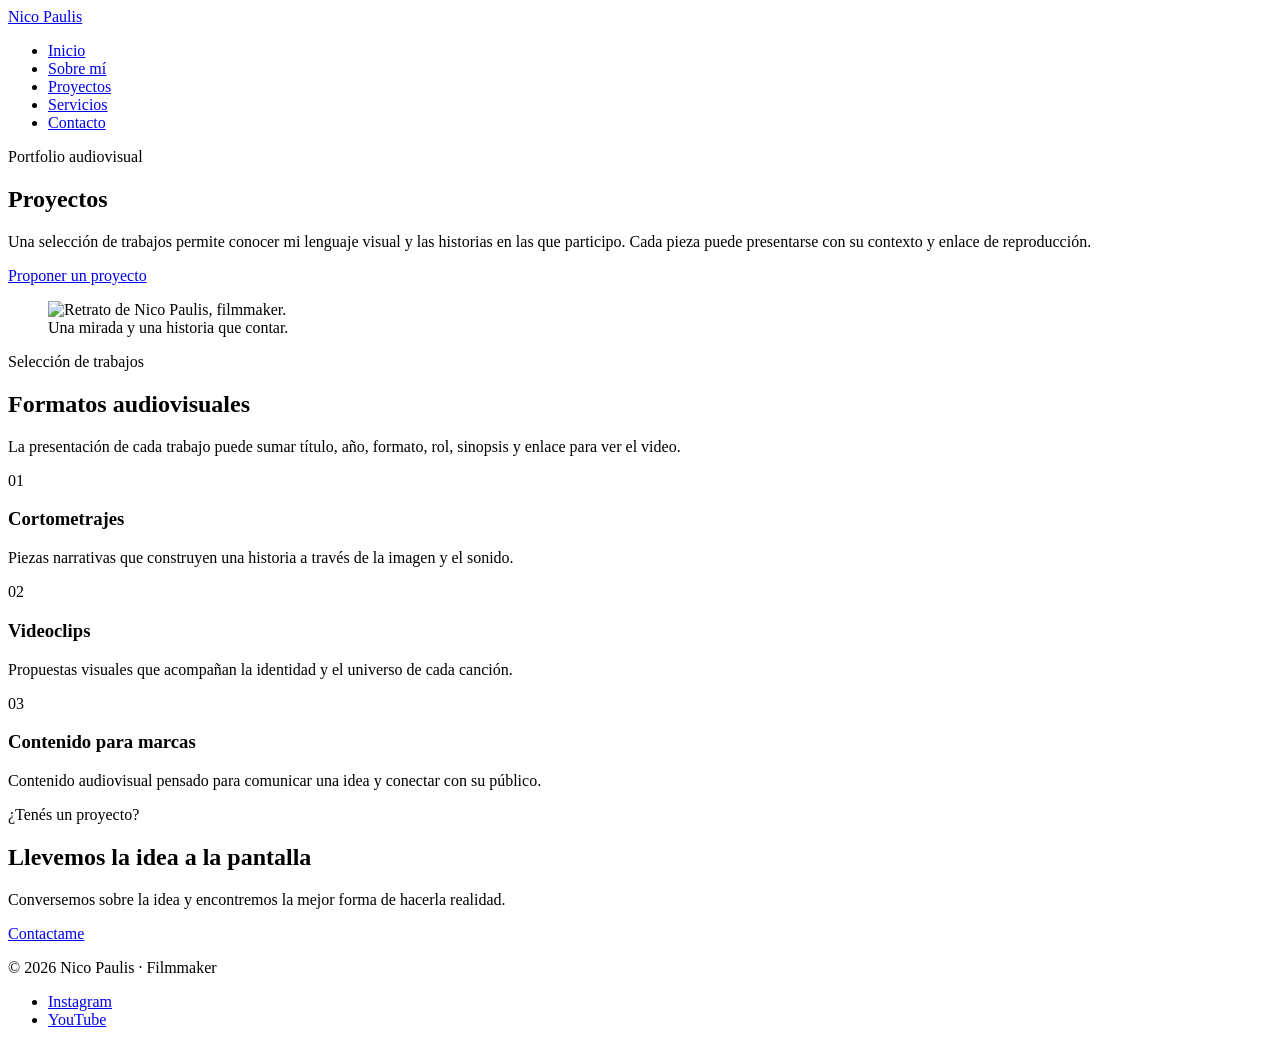
==== pages/proyectos.html @ 95b67a5c "Add portfolio pages" ====
<!DOCTYPE html>
<html lang="es">
<head>
  <meta charset="UTF-8">
  <meta name="viewport" content="width=device-width, initial-scale=1.0">
  <meta name="description" content="Selección y presentación de proyectos audiovisuales de Nico Paulis.">
  <title>Proyectos | Nico Paulis</title>
  <link rel="preconnect" href="https://fonts.googleapis.com">
  <link rel="preconnect" href="https://fonts.gstatic.com" crossorigin>
  <link href="https://fonts.googleapis.com/css2?family=DM+Sans:wght@400;500;600;700&family=Playfair+Display:wght@500;600;700&display=swap" rel="stylesheet">
  <link rel="stylesheet" href="../styles/styles.css">
</head>
<body class="projects-page">
  <header class="site-header">
    <div class="container header-inner">
      <a class="brand" href="../index.html" aria-label="Nico Paulis, inicio">Nico Paulis</a>
      <nav class="site-nav" aria-label="Navegación principal">
        <ul>
          <li><a href="../index.html">Inicio</a></li>
          <li><a href="sobre-mi.html">Sobre mí</a></li>
          <li><a href="proyectos.html" aria-current="page">Proyectos</a></li>
          <li><a href="servicios.html">Servicios</a></li>
          <li><a href="contacto.html">Contacto</a></li>
        </ul>
      </nav>
    </div>
  </header>

  <main class="page-shell">
    <section class="page-hero" aria-labelledby="titulo-principal">
      <div class="hero-copy">
        <p class="eyebrow">Portfolio audiovisual</p>
        <h1 id="titulo-principal">Proyectos</h1>
        <p class="lead">Una selección de trabajos permite conocer mi lenguaje visual y las historias en las que participo. Cada pieza puede presentarse con su contexto y enlace de reproducción.</p>
        <div class="hero-actions">
          <a class="button" href="contacto.html">Proponer un proyecto</a>
        </div>
      </div>
      <figure class="hero-media">
        <img src="../assets/nico-paulis.jpg" alt="Retrato de Nico Paulis, filmmaker.">
        <figcaption>Una mirada y una historia que contar.</figcaption>
      </figure>
    </section>

    <section class="content-section" aria-labelledby="titulo-seleccion">
      <div class="section-intro">
        <p class="eyebrow">Selección de trabajos</p>
        <h2 id="titulo-seleccion">Formatos audiovisuales</h2>
        <p>La presentación de cada trabajo puede sumar título, año, formato, rol, sinopsis y enlace para ver el video.</p>
      </div>
      <div class="card-grid">
        <article class="card">
          <span class="card-number">01</span>
          <h3>Cortometrajes</h3>
          <p>Piezas narrativas que construyen una historia a través de la imagen y el sonido.</p>
        </article>
        <article class="card">
          <span class="card-number">02</span>
          <h3>Videoclips</h3>
          <p>Propuestas visuales que acompañan la identidad y el universo de cada canción.</p>
        </article>
        <article class="card">
          <span class="card-number">03</span>
          <h3>Contenido para marcas</h3>
          <p>Contenido audiovisual pensado para comunicar una idea y conectar con su público.</p>
        </article>
      </div>
    </section>

    <section class="content-section" aria-labelledby="titulo-colaboracion">
      <div class="section-intro">
        <p class="eyebrow">¿Tenés un proyecto?</p>
        <h2 id="titulo-colaboracion">Llevemos la idea a la pantalla</h2>
        <p>Conversemos sobre la idea y encontremos la mejor forma de hacerla realidad.</p>
        <a class="text-link" href="contacto.html">Contactame</a>
      </div>
    </section>
  </main>

  <footer class="site-footer">
    <div class="container footer-inner">
      <p>© 2026 Nico Paulis · Filmmaker</p>
      <nav class="footer-nav" aria-label="Redes sociales">
        <ul>
          <li><a href="https://www.instagram.com/nicopaulisfoto/">Instagram</a></li>
          <li><a href="https://www.youtube.com/">YouTube</a></li>
        </ul>
      </nav>
    </div>
  </footer>
</body>
</html>
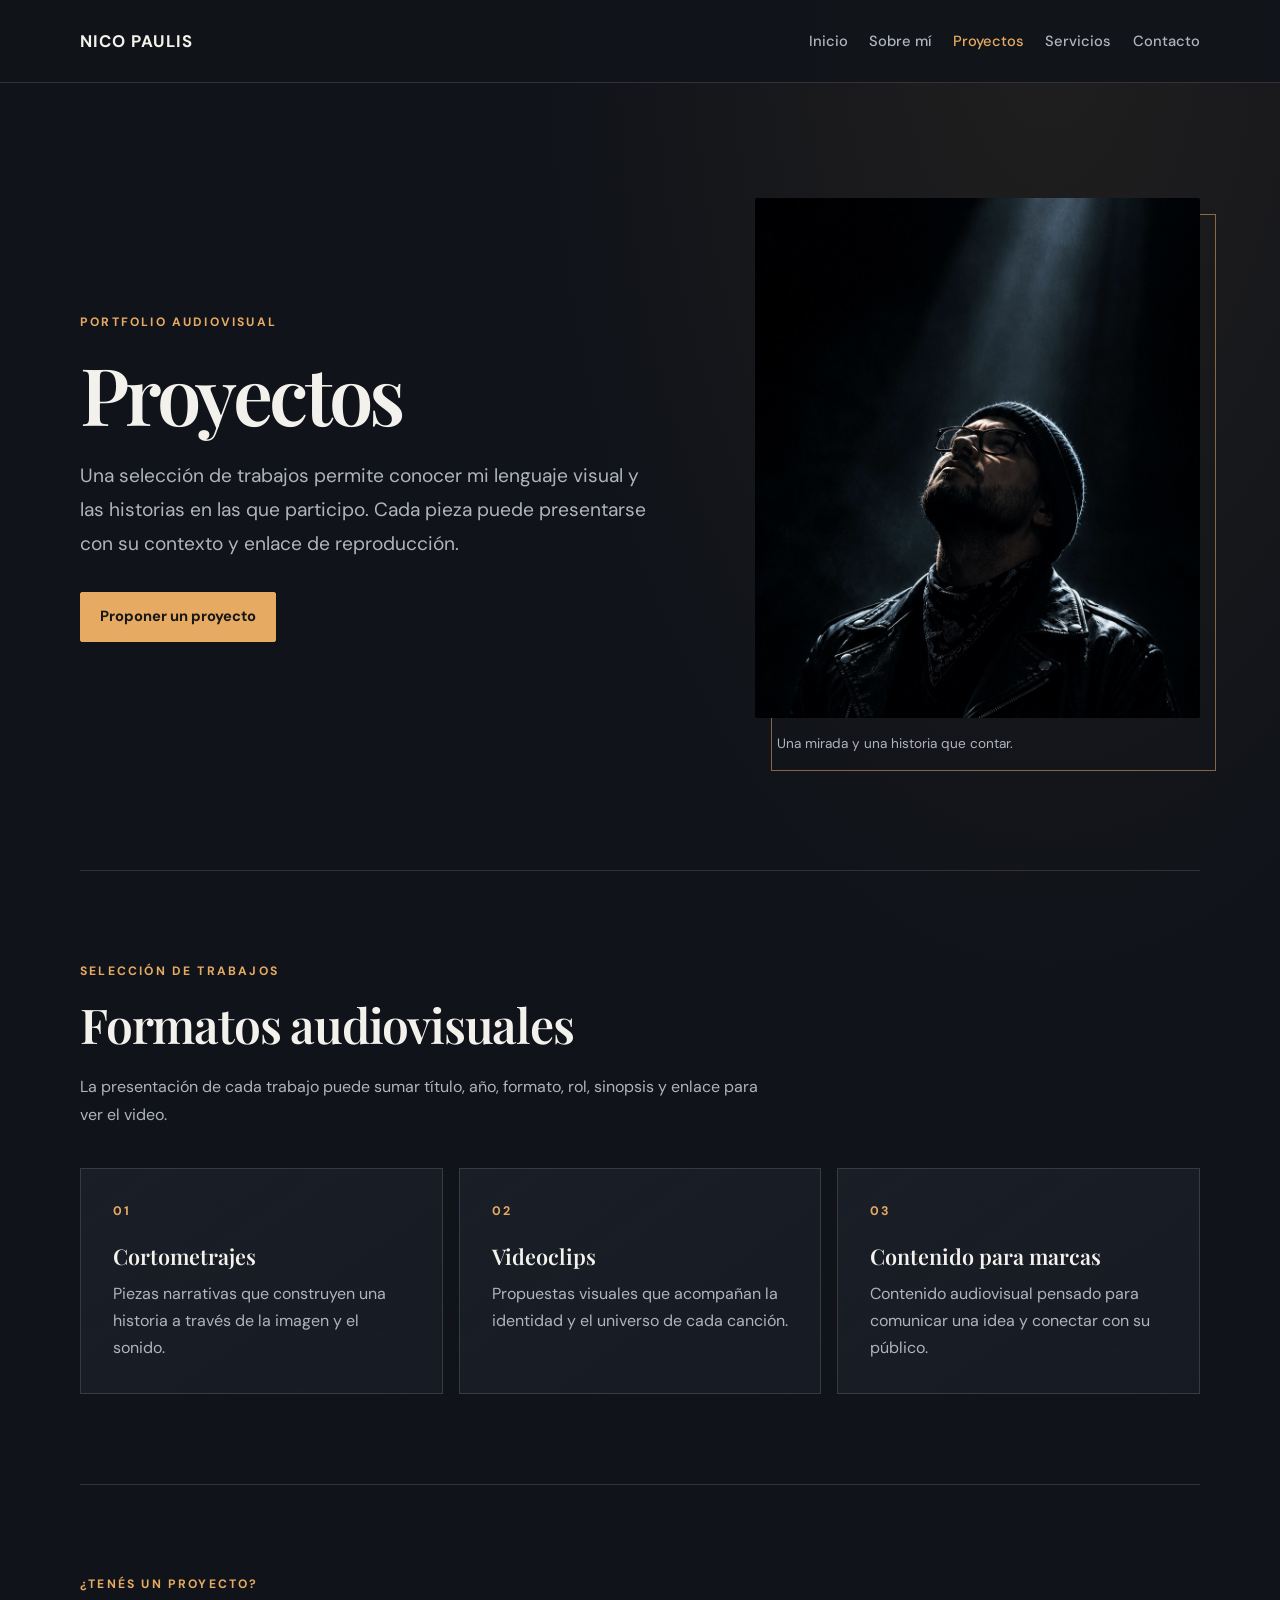
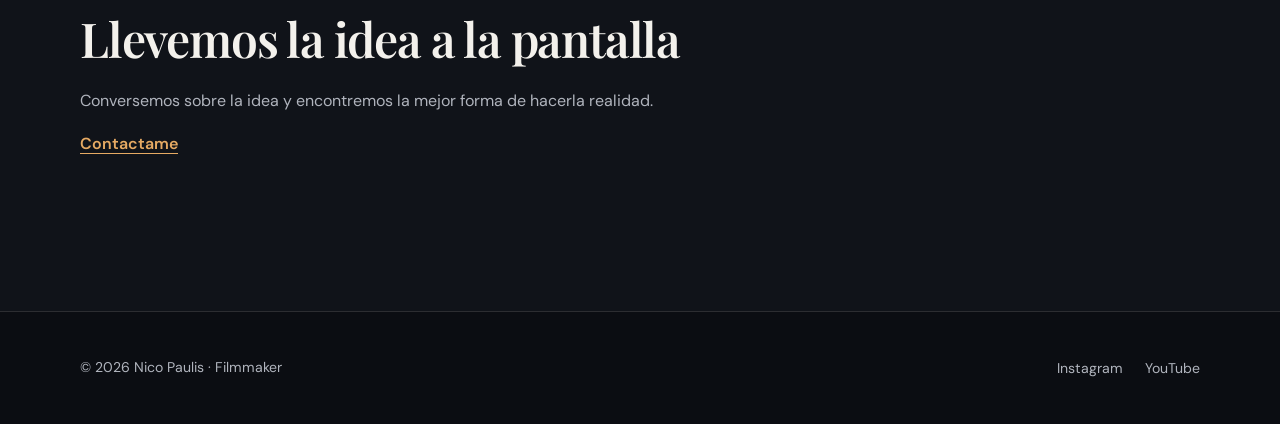
==== commit 8bc8fe96: "Add responsive grid layout to projects" ====
--- a/pages/proyectos.html
+++ b/pages/proyectos.html
@@ -42,24 +42,24 @@
       </figure>
     </section>
 
-    <section class="content-section" aria-labelledby="titulo-seleccion">
-      <div class="section-intro">
+    <section class="content-section project-types" aria-labelledby="titulo-seleccion">
+      <div class="section-intro project-types__intro">
         <p class="eyebrow">Selección de trabajos</p>
         <h2 id="titulo-seleccion">Formatos audiovisuales</h2>
         <p>La presentación de cada trabajo puede sumar título, año, formato, rol, sinopsis y enlace para ver el video.</p>
       </div>
-      <div class="card-grid">
-        <article class="card">
+      <div class="card-grid project-types__cards">
+        <article class="card project-type-card--cortometrajes">
           <span class="card-number">01</span>
           <h3>Cortometrajes</h3>
           <p>Piezas narrativas que construyen una historia a través de la imagen y el sonido.</p>
         </article>
-        <article class="card">
+        <article class="card project-type-card--videoclips">
           <span class="card-number">02</span>
           <h3>Videoclips</h3>
           <p>Propuestas visuales que acompañan la identidad y el universo de cada canción.</p>
         </article>
-        <article class="card">
+        <article class="card project-type-card--marcas">
           <span class="card-number">03</span>
           <h3>Contenido para marcas</h3>
           <p>Contenido audiovisual pensado para comunicar una idea y conectar con su público.</p>
--- a/styles/styles.css
+++ b/styles/styles.css
@@ -0,0 +1,583 @@
+/* ------------------------------
+   Box Model: reinicio global
+------------------------------ */
+* {
+  margin: 0;
+  padding: 0;
+  box-sizing: border-box;
+}
+
+/* ------------------------------
+   Paleta y tipografías
+------------------------------ */
+:root {
+  color-scheme: dark;
+  --color-background: #101319;
+  --color-surface: #191e27;
+  --color-surface-soft: #202733;
+  --color-text: #f3f1ec;
+  --color-muted: #b0b4bd;
+  --color-accent: #e6aa63;
+  --color-accent-dark: #bd7c38;
+  --color-line: rgba(243, 241, 236, 0.14);
+  --font-body: 'DM Sans', sans-serif;
+  --font-heading: 'Playfair Display', Georgia, serif;
+  --content-width: 1120px;
+}
+
+/* ------------------------------
+   Base y fondo
+------------------------------ */
+html {
+  scroll-behavior: smooth;
+}
+
+body {
+  min-width: 320px;
+  margin: 0;
+  background:
+    radial-gradient(ellipse at 82% 0%, rgba(230, 170, 99, 0.08), transparent 32rem),
+    var(--color-background);
+  color: var(--color-text);
+  font-family: var(--font-body);
+  font-size: 1rem;
+  font-weight: 400;
+  line-height: 1.7;
+}
+
+img {
+  display: block;
+  max-width: 100%;
+}
+
+a {
+  color: var(--color-accent);
+  text-decoration-thickness: 1px;
+  text-underline-offset: 0.22em;
+}
+
+a:hover {
+  color: #ffd19a;
+}
+
+a:focus-visible {
+  outline: 2px solid var(--color-accent);
+  outline-offset: 4px;
+  border-radius: 3px;
+}
+
+/* ------------------------------
+   Navegación y estructura
+------------------------------ */
+.container {
+  width: min(var(--content-width), calc(100% - 3rem));
+  margin-inline: auto;
+}
+
+.site-header {
+  position: relative;
+  z-index: 1;
+  border-bottom: 1px solid var(--color-line);
+  background: rgba(16, 19, 25, 0.9);
+}
+
+.header-inner {
+  display: flex;
+  min-height: 82px;
+  align-items: center;
+  justify-content: space-between;
+  gap: 2rem;
+}
+
+.brand {
+  color: var(--color-text);
+  font-size: 1.05rem;
+  font-weight: 700;
+  letter-spacing: 0.06em;
+  text-decoration: none;
+  text-transform: uppercase;
+  white-space: nowrap;
+}
+
+.site-nav ul,
+.footer-nav ul {
+  display: flex;
+  flex-wrap: wrap;
+  align-items: center;
+  gap: 0.35rem 1.35rem;
+  margin: 0;
+  padding: 0;
+  list-style: none;
+}
+
+.site-nav {
+  display: flex;
+  flex: 1;
+  align-items: center;
+  justify-content: flex-end;
+}
+
+.site-nav a {
+  color: var(--color-muted);
+  font-size: 0.92rem;
+  font-weight: 500;
+  text-decoration: none;
+  transition: color 160ms ease;
+}
+
+.site-nav a:hover,
+.site-nav a[aria-current="page"] {
+  color: var(--color-accent);
+}
+
+.page-shell {
+  width: min(var(--content-width), calc(100% - 3rem));
+  min-height: 65vh;
+  margin-inline: auto;
+}
+
+/* ------------------------------
+   Títulos y presentación
+------------------------------ */
+h1,
+h2,
+h3 {
+  margin-top: 0;
+  color: var(--color-text);
+  font-family: var(--font-heading);
+  font-weight: 600;
+  line-height: 1.15;
+}
+
+h1 {
+  max-width: 13ch;
+  margin-bottom: 1.25rem;
+  font-size: clamp(2.75rem, 6.2vw, 5.35rem);
+  letter-spacing: -0.045em;
+}
+
+h2 {
+  margin-bottom: 1.3rem;
+  font-size: clamp(2rem, 4vw, 3rem);
+  letter-spacing: -0.025em;
+}
+
+h3 {
+  margin-bottom: 0.65rem;
+  font-size: 1.35rem;
+}
+
+p {
+  margin-top: 0;
+  margin-bottom: 1rem;
+  color: var(--color-muted);
+}
+
+.lead {
+  max-width: 62ch;
+  font-size: clamp(1.08rem, 1.5vw, 1.25rem);
+  line-height: 1.75;
+}
+
+.eyebrow {
+  margin-bottom: 1rem;
+  color: var(--color-accent);
+  font-size: 0.76rem;
+  font-weight: 700;
+  letter-spacing: 0.18em;
+  text-transform: uppercase;
+}
+
+/* En móvil, el hero apila el texto y la imagen en una columna. */
+.page-hero {
+  display: grid;
+  grid-template-areas:
+    "copy"
+    "media";
+  grid-template-columns: minmax(0, 1fr);
+  align-items: center;
+  gap: 2.25rem;
+  min-height: 0;
+  padding-block: clamp(3.5rem, 10vw, 5rem);
+}
+
+.page-hero--text {
+  grid-template-areas: "copy";
+  padding-bottom: 3rem;
+}
+
+.hero-copy {
+  grid-area: copy;
+  max-width: 650px;
+}
+
+.hero-actions {
+  display: flex;
+  flex-wrap: wrap;
+  gap: 0.85rem;
+  margin-top: 2rem;
+}
+
+.hero-media {
+  position: relative;
+  grid-area: media;
+  justify-self: center;
+  width: min(100%, 520px);
+  margin: 0;
+}
+
+.hero-media::before {
+  position: absolute;
+  z-index: -1;
+  inset: 1rem -1rem -1rem 1rem;
+  border: 1px solid rgba(230, 170, 99, 0.55);
+  content: "";
+}
+
+.hero-media img {
+  width: 100%;
+  max-height: 520px;
+  aspect-ratio: 4 / 5;
+  border-radius: 2px;
+  object-fit: cover;
+  object-position: center;
+  filter: saturate(0.82);
+}
+
+.hero-media figcaption {
+  position: relative;
+  z-index: 1;
+  margin-top: 0.85rem;
+  padding-inline: 1.35rem;
+  color: var(--color-muted);
+  font-size: 0.85rem;
+}
+
+/* ------------------------------
+   Botones, tarjetas y listas
+------------------------------ */
+.button {
+  display: inline-flex;
+  min-height: 48px;
+  align-items: center;
+  justify-content: center;
+  padding: 0.7rem 1.2rem;
+  border: 1px solid var(--color-accent);
+  border-radius: 2px;
+  background: var(--color-accent);
+  color: #171717;
+  font-size: 0.92rem;
+  font-weight: 700;
+  text-decoration: none;
+  transition: background-color 160ms ease, color 160ms ease, transform 160ms ease;
+}
+
+.button:hover {
+  transform: translateY(-2px);
+  background: #ffd19a;
+  color: #171717;
+}
+
+.button--secondary {
+  background: transparent;
+  color: var(--color-text);
+}
+
+.button--secondary:hover {
+  background: var(--color-surface);
+  color: var(--color-accent);
+}
+
+.content-section {
+  padding-block: clamp(3.5rem, 7vw, 6rem);
+  border-top: 1px solid var(--color-line);
+}
+
+.section-intro {
+  max-width: 700px;
+  margin-bottom: 2rem;
+}
+
+.card-grid {
+  display: grid;
+  grid-template-columns: minmax(0, 1fr);
+  align-items: stretch;
+  gap: 1rem;
+}
+
+/* Áreas semánticas de la sección de servicios en el inicio. */
+.portfolio-services,
+.project-types {
+  display: grid;
+  grid-template-areas:
+    "intro"
+    "cards";
+  grid-template-columns: minmax(0, 1fr);
+  gap: 1.5rem;
+}
+
+.portfolio-services__intro,
+.project-types__intro {
+  grid-area: intro;
+  margin-bottom: 0;
+}
+
+.portfolio-services__cards {
+  grid-area: cards;
+  grid-template-areas:
+    "realizacion"
+    "imagen"
+    "montaje";
+  grid-template-columns: minmax(0, 1fr);
+}
+
+.project-types__cards {
+  grid-area: cards;
+  grid-template-areas:
+    "cortometrajes"
+    "videoclips"
+    "marcas";
+  grid-template-columns: minmax(0, 1fr);
+}
+
+.portfolio-service-card--realizacion {
+  grid-area: realizacion;
+}
+
+.portfolio-service-card--imagen {
+  grid-area: imagen;
+}
+
+.portfolio-service-card--montaje {
+  grid-area: montaje;
+}
+
+.project-type-card--cortometrajes {
+  grid-area: cortometrajes;
+}
+
+.project-type-card--videoclips {
+  grid-area: videoclips;
+}
+
+.project-type-card--marcas {
+  grid-area: marcas;
+}
+
+.card {
+  height: 100%;
+  padding: clamp(1.25rem, 3vw, 2rem);
+  border: 1px solid var(--color-line);
+  background: linear-gradient(145deg, var(--color-surface), rgba(25, 30, 39, 0.72));
+}
+
+.card p:last-child {
+  margin-bottom: 0;
+}
+
+.card-number {
+  display: block;
+  margin-bottom: 1.4rem;
+  color: var(--color-accent);
+  font-size: 0.78rem;
+  font-weight: 700;
+  letter-spacing: 0.15em;
+}
+
+.pill-list,
+.steps {
+  display: grid;
+  grid-template-columns: minmax(0, 1fr);
+  align-items: stretch;
+  gap: 0.75rem;
+  margin: 0;
+  padding: 0;
+  list-style: none;
+}
+
+.pill-list li,
+.steps li {
+  min-width: 0;
+  padding: 1.25rem;
+  border: 1px solid var(--color-line);
+  background: var(--color-surface);
+  color: var(--color-text);
+}
+
+.steps {
+  counter-reset: process;
+}
+
+.steps li {
+  counter-increment: process;
+}
+
+.steps li::before {
+  display: block;
+  margin-bottom: 0.45rem;
+  color: var(--color-accent);
+  content: "0" counter(process);
+  font-size: 0.78rem;
+  font-weight: 700;
+  letter-spacing: 0.12em;
+}
+
+.text-link {
+  font-weight: 600;
+}
+
+.section-contact-note {
+  margin-top: 2rem;
+}
+
+/* ------------------------------
+   Pie de página
+------------------------------ */
+.site-footer {
+  margin-top: 2rem;
+  border-top: 1px solid var(--color-line);
+  background: #0b0d12;
+}
+
+.footer-inner {
+  display: flex;
+  min-height: 112px;
+  flex-direction: column;
+  align-items: flex-start;
+  justify-content: center;
+  gap: 1rem;
+  padding-block: 1.5rem;
+}
+
+.footer-inner p {
+  margin: 0;
+  font-size: 0.88rem;
+}
+
+.footer-nav a {
+  color: var(--color-muted);
+  font-size: 0.88rem;
+  text-decoration: none;
+}
+
+.footer-nav a:hover {
+  color: var(--color-accent);
+}
+
+/* ------------------------------
+   Breakpoint tablet: dos columnas
+------------------------------ */
+@media (min-width: 640px) {
+  .container,
+  .page-shell {
+    width: min(var(--content-width), calc(100% - 3rem));
+  }
+
+  .card-grid {
+    grid-template-columns: repeat(2, minmax(0, 1fr));
+  }
+
+  .portfolio-services__cards {
+    grid-template-areas:
+      "realizacion imagen"
+      "montaje montaje";
+    grid-template-columns: repeat(2, minmax(0, 1fr));
+  }
+
+  .project-types__cards {
+    grid-template-areas:
+      "cortometrajes videoclips"
+      "marcas marcas";
+    grid-template-columns: repeat(2, minmax(0, 1fr));
+  }
+
+  .pill-list,
+  .steps {
+    grid-template-columns: repeat(2, minmax(0, 1fr));
+  }
+
+  .footer-inner {
+    flex-direction: row;
+    align-items: center;
+    justify-content: space-between;
+    gap: 1.5rem;
+  }
+}
+
+/* ------------------------------
+   Breakpoint tablet amplio: navbar horizontal
+------------------------------ */
+@media (min-width: 768px) {
+  .header-inner {
+    min-height: 82px;
+    flex-direction: row;
+    justify-content: space-between;
+    gap: 2rem;
+    padding-block: 0;
+  }
+
+  .site-nav {
+    width: auto;
+    flex: 1;
+    justify-content: flex-end;
+  }
+
+  .site-nav ul {
+    justify-content: flex-end;
+  }
+}
+
+/* ------------------------------
+   Breakpoint desktop: grilla de varias columnas
+------------------------------ */
+@media (min-width: 1024px) {
+  .page-hero:not(.page-hero--text) {
+    grid-template-areas: "copy media";
+    grid-template-columns: minmax(0, 1.08fr) minmax(0, 0.82fr);
+    gap: clamp(2rem, 7vw, 6rem);
+    min-height: 560px;
+    padding-block: clamp(4rem, 9vw, 7.5rem);
+  }
+
+  .page-hero--text {
+    min-height: 410px;
+    grid-template-columns: minmax(0, 1fr);
+    align-items: end;
+    padding-bottom: 3.5rem;
+  }
+
+  .hero-media {
+    justify-self: end;
+  }
+
+  .card-grid {
+    grid-template-columns: repeat(3, minmax(0, 1fr));
+  }
+
+  .portfolio-services {
+    grid-template-areas: "intro cards";
+    grid-template-columns: minmax(0, 0.8fr) minmax(0, 1.2fr);
+    align-items: center;
+    column-gap: clamp(2rem, 5vw, 5rem);
+  }
+
+  .portfolio-services__cards {
+    grid-template-areas:
+      "realizacion imagen"
+      "montaje montaje";
+    grid-template-columns: repeat(2, minmax(0, 1fr));
+  }
+
+  .project-types__cards {
+    grid-template-areas: "cortometrajes videoclips marcas";
+    grid-template-columns: repeat(3, minmax(0, 1fr));
+  }
+
+  .pill-list {
+    grid-template-columns: repeat(2, minmax(0, 1fr));
+  }
+
+  .steps {
+    grid-template-columns: repeat(3, minmax(0, 1fr));
+  }
+}
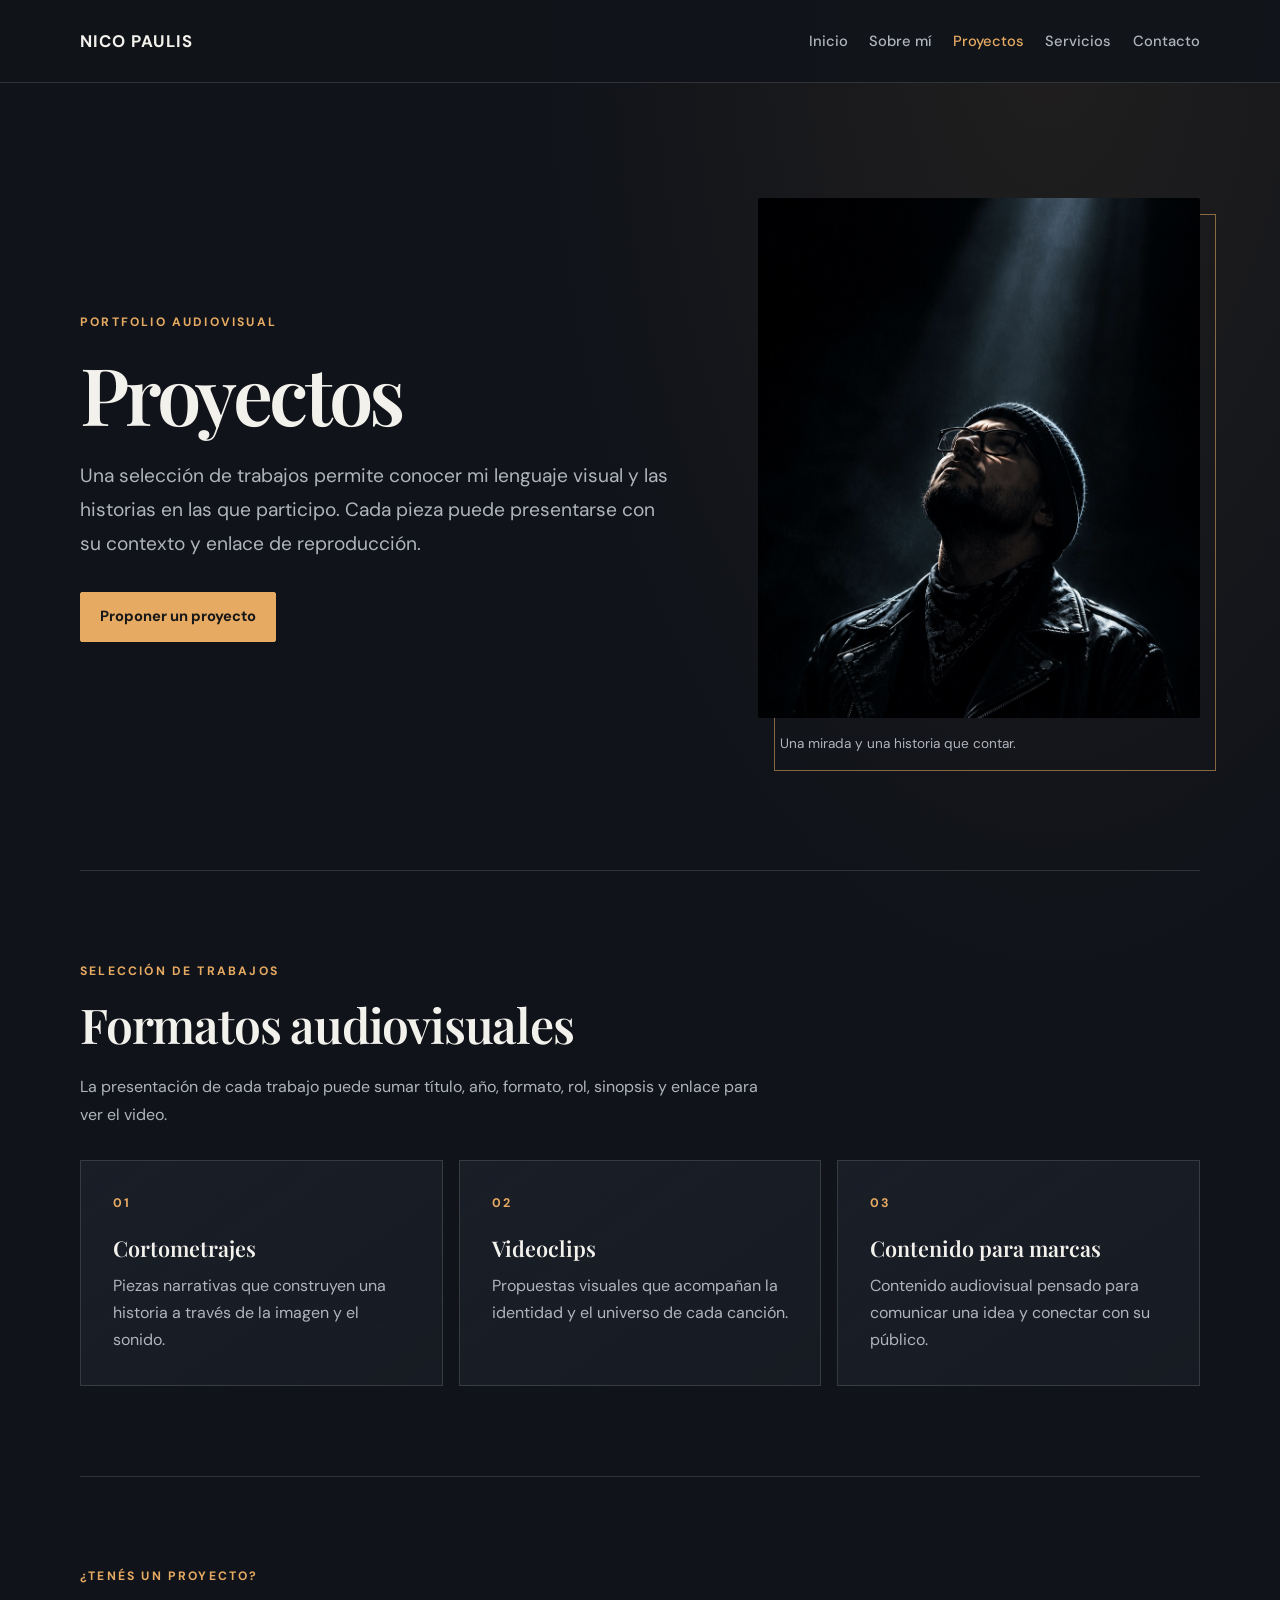
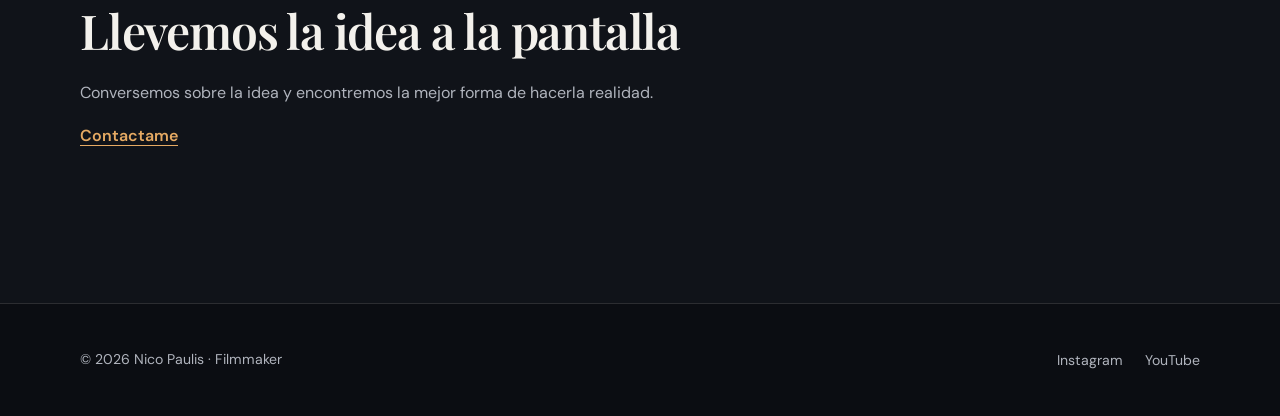
==== commit 874f4630: "Restore Proyectos page before Grid exercise" ====
--- a/pages/proyectos.html
+++ b/pages/proyectos.html
@@ -42,24 +42,24 @@
       </figure>
     </section>
 
-    <section class="content-section project-types" aria-labelledby="titulo-seleccion">
-      <div class="section-intro project-types__intro">
+    <section class="content-section" aria-labelledby="titulo-seleccion">
+      <div class="section-intro">
         <p class="eyebrow">Selección de trabajos</p>
         <h2 id="titulo-seleccion">Formatos audiovisuales</h2>
         <p>La presentación de cada trabajo puede sumar título, año, formato, rol, sinopsis y enlace para ver el video.</p>
       </div>
-      <div class="card-grid project-types__cards">
-        <article class="card project-type-card--cortometrajes">
+      <div class="card-grid">
+        <article class="card">
           <span class="card-number">01</span>
           <h3>Cortometrajes</h3>
           <p>Piezas narrativas que construyen una historia a través de la imagen y el sonido.</p>
         </article>
-        <article class="card project-type-card--videoclips">
+        <article class="card">
           <span class="card-number">02</span>
           <h3>Videoclips</h3>
           <p>Propuestas visuales que acompañan la identidad y el universo de cada canción.</p>
         </article>
-        <article class="card project-type-card--marcas">
+        <article class="card">
           <span class="card-number">03</span>
           <h3>Contenido para marcas</h3>
           <p>Contenido audiovisual pensado para comunicar una idea y conectar con su público.</p>
--- a/styles/styles.css
+++ b/styles/styles.css
@@ -188,26 +188,42 @@
   text-transform: uppercase;
 }
 
-/* En móvil, el hero apila el texto y la imagen en una columna. */
 .page-hero {
   display: grid;
-  grid-template-areas:
-    "copy"
-    "media";
+  min-height: 560px;
+  grid-template-columns: minmax(0, 1.08fr) minmax(270px, 0.82fr);
+  align-items: center;
+  gap: clamp(2rem, 7vw, 6rem);
+  padding-block: clamp(4rem, 9vw, 7.5rem);
+}
+
+.home-page .page-hero,
+.projects-page .page-hero {
+  display: flex;
+  align-items: center;
+  justify-content: space-between;
+}
+
+.home-page .hero-copy,
+.projects-page .hero-copy {
+  flex: 1 1 56%;
+  min-width: 0;
+}
+
+.home-page .hero-media,
+.projects-page .hero-media {
+  flex: 0 1 42%;
+  min-width: 0;
+}
+
+.page-hero--text {
+  min-height: 410px;
   grid-template-columns: minmax(0, 1fr);
-  align-items: center;
-  gap: 2.25rem;
-  min-height: 0;
-  padding-block: clamp(3.5rem, 10vw, 5rem);
-}
-
-.page-hero--text {
-  grid-template-areas: "copy";
-  padding-bottom: 3rem;
+  align-items: end;
+  padding-bottom: 3.5rem;
 }
 
 .hero-copy {
-  grid-area: copy;
   max-width: 650px;
 }
 
@@ -220,9 +236,6 @@
 
 .hero-media {
   position: relative;
-  grid-area: media;
-  justify-self: center;
-  width: min(100%, 520px);
   margin: 0;
 }
 
@@ -300,77 +313,30 @@
 
 .card-grid {
   display: grid;
-  grid-template-columns: minmax(0, 1fr);
+  grid-template-columns: repeat(3, minmax(0, 1fr));
+  gap: 1rem;
+}
+
+.home-page .card-grid,
+.projects-page .card-grid {
+  display: flex;
   align-items: stretch;
   gap: 1rem;
 }
 
-/* Áreas semánticas de la sección de servicios en el inicio. */
-.portfolio-services,
-.project-types {
-  display: grid;
-  grid-template-areas:
-    "intro"
-    "cards";
-  grid-template-columns: minmax(0, 1fr);
-  gap: 1.5rem;
-}
-
-.portfolio-services__intro,
-.project-types__intro {
-  grid-area: intro;
-  margin-bottom: 0;
-}
-
-.portfolio-services__cards {
-  grid-area: cards;
-  grid-template-areas:
-    "realizacion"
-    "imagen"
-    "montaje";
-  grid-template-columns: minmax(0, 1fr);
-}
-
-.project-types__cards {
-  grid-area: cards;
-  grid-template-areas:
-    "cortometrajes"
-    "videoclips"
-    "marcas";
-  grid-template-columns: minmax(0, 1fr);
-}
-
-.portfolio-service-card--realizacion {
-  grid-area: realizacion;
-}
-
-.portfolio-service-card--imagen {
-  grid-area: imagen;
-}
-
-.portfolio-service-card--montaje {
-  grid-area: montaje;
-}
-
-.project-type-card--cortometrajes {
-  grid-area: cortometrajes;
-}
-
-.project-type-card--videoclips {
-  grid-area: videoclips;
-}
-
-.project-type-card--marcas {
-  grid-area: marcas;
-}
-
 .card {
-  height: 100%;
+  min-height: 100%;
   padding: clamp(1.25rem, 3vw, 2rem);
   border: 1px solid var(--color-line);
   background: linear-gradient(145deg, var(--color-surface), rgba(25, 30, 39, 0.72));
 }
 
+.home-page .card,
+.projects-page .card {
+  flex: 1 1 0;
+  min-width: 0;
+}
+
 .card p:last-child {
   margin-bottom: 0;
 }
@@ -386,9 +352,10 @@
 
 .pill-list,
 .steps {
-  display: grid;
-  grid-template-columns: minmax(0, 1fr);
+  display: flex;
+  flex-wrap: wrap;
   align-items: stretch;
+  justify-content: flex-start;
   gap: 0.75rem;
   margin: 0;
   padding: 0;
@@ -397,7 +364,8 @@
 
 .pill-list li,
 .steps li {
-  min-width: 0;
+  flex: 1 1 calc(50% - 0.75rem);
+  min-width: 15rem;
   padding: 1.25rem;
   border: 1px solid var(--color-line);
   background: var(--color-surface);
@@ -442,10 +410,9 @@
 .footer-inner {
   display: flex;
   min-height: 112px;
-  flex-direction: column;
-  align-items: flex-start;
-  justify-content: center;
-  gap: 1rem;
+  align-items: center;
+  justify-content: space-between;
+  gap: 1.5rem;
   padding-block: 1.5rem;
 }
 
@@ -465,119 +432,100 @@
 }
 
 /* ------------------------------
-   Breakpoint tablet: dos columnas
------------------------------- */
-@media (min-width: 640px) {
+   Adaptación a pantallas pequeñas
+------------------------------ */
+@media (max-width: 760px) {
   .container,
   .page-shell {
-    width: min(var(--content-width), calc(100% - 3rem));
+    width: min(100% - 2rem, var(--content-width));
+  }
+
+  .header-inner {
+    align-items: center;
+    flex-direction: column;
+    justify-content: center;
+    gap: 0.7rem;
+    padding-block: 1rem;
+  }
+
+  .site-nav {
+    width: 100%;
+    justify-content: center;
+  }
+
+  .site-nav ul {
+    justify-content: center;
+    gap: 0.3rem 1rem;
+  }
+
+  .page-hero {
+    min-height: 0;
+    grid-template-columns: 1fr;
+    gap: 2.5rem;
+    padding-block: 4rem;
+  }
+
+  .home-page .page-hero,
+  .projects-page .page-hero {
+    flex-direction: column;
+    justify-content: center;
+  }
+
+  .home-page .hero-copy,
+  .projects-page .hero-copy {
+    width: 100%;
+  }
+
+  .page-hero--text {
+    min-height: 320px;
+    padding-bottom: 2.75rem;
+  }
+
+  .hero-media {
+    width: min(100%, 470px);
+  }
+
+  .home-page .card-grid,
+  .projects-page .card-grid {
+    flex-direction: column;
+  }
+
+  .home-page .card,
+  .projects-page .card {
+    flex-basis: auto;
+  }
+
+  .hero-media img {
+    max-height: 560px;
   }
 
   .card-grid {
-    grid-template-columns: repeat(2, minmax(0, 1fr));
-  }
-
-  .portfolio-services__cards {
-    grid-template-areas:
-      "realizacion imagen"
-      "montaje montaje";
-    grid-template-columns: repeat(2, minmax(0, 1fr));
-  }
-
-  .project-types__cards {
-    grid-template-areas:
-      "cortometrajes videoclips"
-      "marcas marcas";
-    grid-template-columns: repeat(2, minmax(0, 1fr));
-  }
-
+    grid-template-columns: 1fr;
+  }
+
+  .footer-inner {
+    align-items: flex-start;
+    flex-direction: column;
+    justify-content: center;
+  }
+}
+
+@media (max-width: 480px) {
   .pill-list,
   .steps {
-    grid-template-columns: repeat(2, minmax(0, 1fr));
-  }
-
-  .footer-inner {
-    flex-direction: row;
-    align-items: center;
-    justify-content: space-between;
-    gap: 1.5rem;
-  }
-}
-
-/* ------------------------------
-   Breakpoint tablet amplio: navbar horizontal
------------------------------- */
-@media (min-width: 768px) {
-  .header-inner {
-    min-height: 82px;
-    flex-direction: row;
-    justify-content: space-between;
-    gap: 2rem;
-    padding-block: 0;
-  }
-
-  .site-nav {
-    width: auto;
-    flex: 1;
-    justify-content: flex-end;
+    flex-direction: column;
   }
 
   .site-nav ul {
-    justify-content: flex-end;
-  }
-}
-
-/* ------------------------------
-   Breakpoint desktop: grilla de varias columnas
------------------------------- */
-@media (min-width: 1024px) {
-  .page-hero:not(.page-hero--text) {
-    grid-template-areas: "copy media";
-    grid-template-columns: minmax(0, 1.08fr) minmax(0, 0.82fr);
-    gap: clamp(2rem, 7vw, 6rem);
-    min-height: 560px;
-    padding-block: clamp(4rem, 9vw, 7.5rem);
-  }
-
-  .page-hero--text {
-    min-height: 410px;
-    grid-template-columns: minmax(0, 1fr);
-    align-items: end;
-    padding-bottom: 3.5rem;
-  }
-
-  .hero-media {
-    justify-self: end;
-  }
-
-  .card-grid {
-    grid-template-columns: repeat(3, minmax(0, 1fr));
-  }
-
-  .portfolio-services {
-    grid-template-areas: "intro cards";
-    grid-template-columns: minmax(0, 0.8fr) minmax(0, 1.2fr);
-    align-items: center;
-    column-gap: clamp(2rem, 5vw, 5rem);
-  }
-
-  .portfolio-services__cards {
-    grid-template-areas:
-      "realizacion imagen"
-      "montaje montaje";
-    grid-template-columns: repeat(2, minmax(0, 1fr));
-  }
-
-  .project-types__cards {
-    grid-template-areas: "cortometrajes videoclips marcas";
-    grid-template-columns: repeat(3, minmax(0, 1fr));
-  }
-
-  .pill-list {
-    grid-template-columns: repeat(2, minmax(0, 1fr));
-  }
-
-  .steps {
-    grid-template-columns: repeat(3, minmax(0, 1fr));
-  }
-}
+    column-gap: 0.75rem;
+  }
+
+  .site-nav a {
+    font-size: 0.86rem;
+  }
+
+  .pill-list li,
+  .steps li {
+    min-width: 0;
+  }
+}
